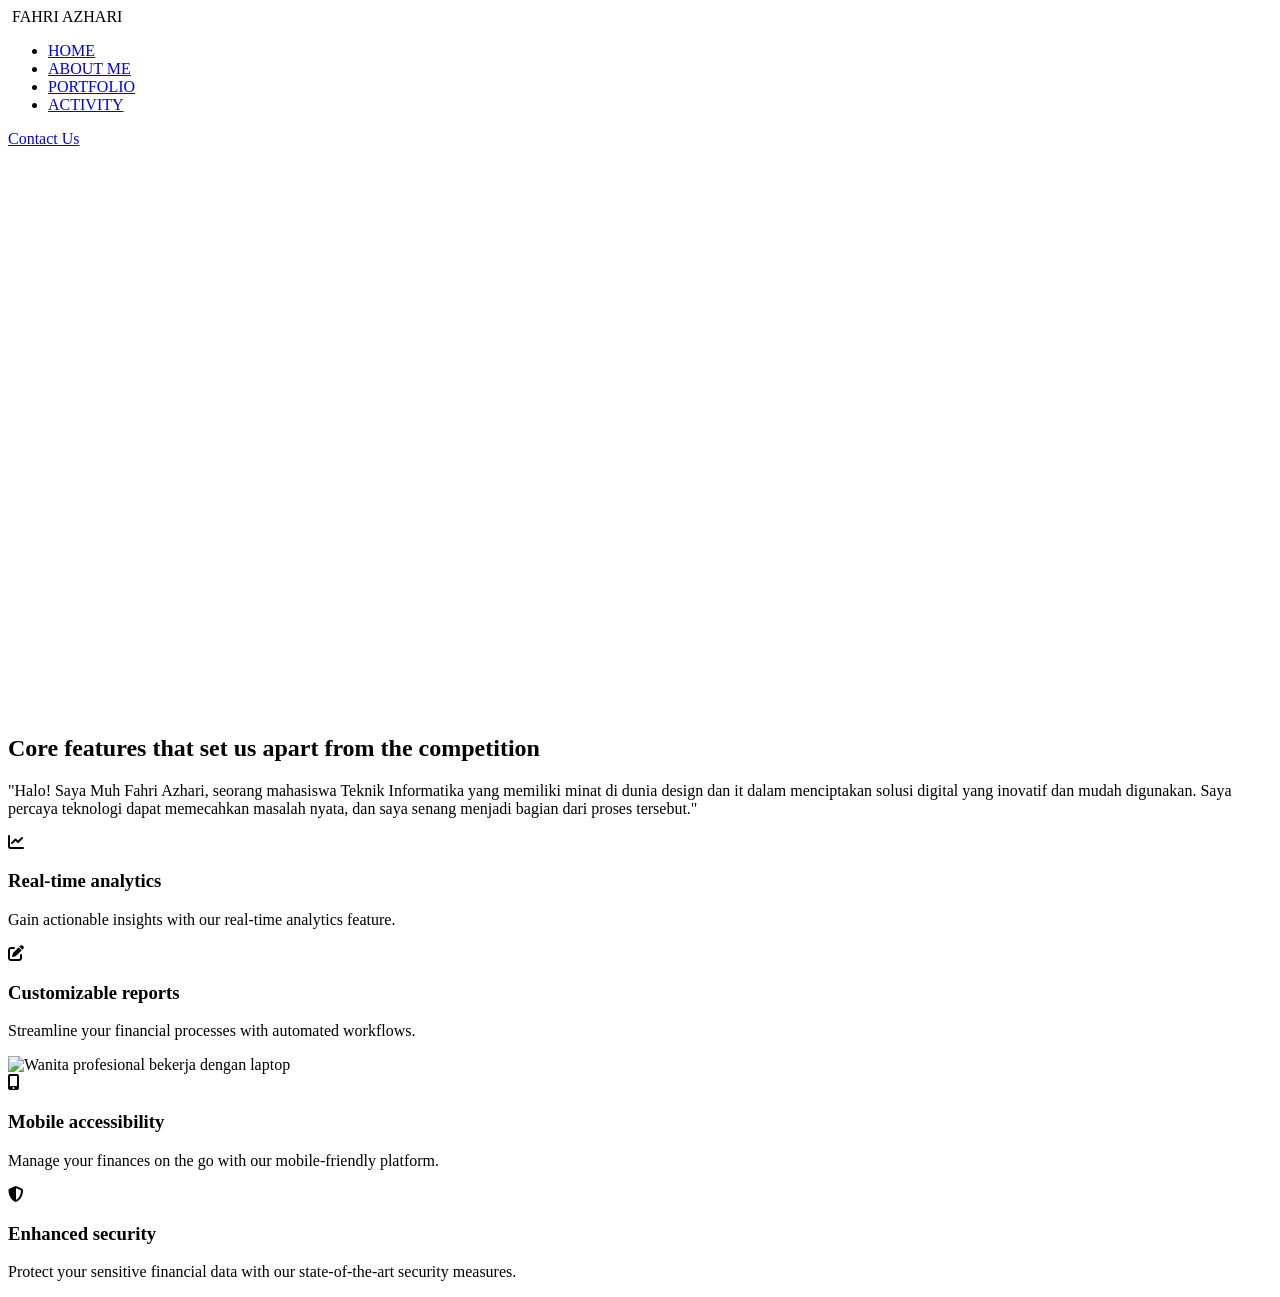
==== index.html @ 36f5b341 "Update index.html" ====
<!DOCTYPE html>
<html lang="en">
  <head>
    <meta charset="UTF-8" />
    <meta name="viewport" content="width=device-width, initial-scale=1.0" />
    <title>Fahri Azhari - Portofolio</title>

    <link rel="stylesheet" href="style.css" />
    <link rel="stylesheet" href="../header.css" />

    <link rel="preconnect" href="https://fonts.googleapis.com" />
    <link rel="preconnect" href="https://fonts.gstatic.com" crossorigin />
      <link rel="stylesheet" href="https://unpkg.com/aos@next/dist/aos.css" />
    <link
      href="https://fonts.googleapis.com/css2?family=Poppins:wght@400;700;900&display=swap"
      rel="stylesheet"
    />

    <link
      rel="stylesheet"
      href="https://cdnjs.cloudflare.com/ajax/libs/font-awesome/6.5.1/css/all.min.css"
    />
  </head>
  <body>
    <header>
      <div class="logo">
        <img
          src="../IMAGE/ICON_DESIGN/Dev_logo.jpg"
          class="icon-dev"
          alt=""
          srcset=""
        />
        <span>FAHRI AZHARI</span>
      </div>
      <nav>
        <ul>
          <li><a href="#">HOME</a></li>
          <li><a href="#">ABOUT ME</a></li>
          <li><a href="#">PORTFOLIO</a></li>
          <li><a href="#">ACTIVITY</a></li>
        </ul>
      </nav>
      <a href="#" class="contact-button">Contact Us</a>
    </header>


<section class="hero-section">
        <div class="hero-text" data-aos="fade-right">
            <span class="greeting">Hello!</span>
            <h1>I'm <span>Fahri,</span><br>Designer & Frontend</h1>

            <div class="testimonial" data-aos="fade-up" data-aos-delay="200">
                <span class="quote-icon">“</span>
                <p>Jenny's exceptional product design ensured our website's success. Highly recommended!</p>
            </div>

            <div class="stat-clients" data-aos="fade-up" data-aos-delay="300">
                <strong>3k+</strong>
                followers
            </div>
        </div>

        <div class="hero-image-container" data-aos="fade-left">
            <div class="background-blob"></div>
            
            <div class="stat-experience">
                <div class="stars">★★★★★</div>
                <strong>20 Years</strong>
                <p>My age</p>
            </div>
            <div class="stat-skill">
                <!-- <div class="star1">Photoshop</div> -->
                <img src="../IMAGE/ICON_DESIGN/./PHOTOSHOP.png" alt="">
            </div>
            <div class="stat-skill1">
                <!-- <div class="stars2">Photoshop</div> -->
                <img src="../IMAGE/ICON_DESIGN/./FIGMA.png" alt="">
            </div>
            <div class="stat-skill2">
                <!-- <div class="stars3">Photoshop</div> -->
                <img src="../IMAGE/ICON_DESIGN/./VSCODE.png" alt="">
            </div>
            
            <img src="../IMAGE/IMAGE_DESIGN/Desain tanpa judul.png" alt="Jenny, Product Designer" class="profile-image">

            <div class="cta-buttons" data-aos="fade-up" data-aos-delay="400">
                <a href="https://sites.google.com/view/fahriazhari/halaman-muka" class="btn-primary">Portfolio ↗</a>
                <a href="#contact" class="btn-secondary">Hire Me</a>
            </div>
        </div>
    </section>


    <footer id="contact" data-aos="fade-up" data-aos-anchor-placement="top-bottom">
      <div class="social-media">
        <a href="https://www.instagram.com/_fahriazhari/" class="social-link">
          <div class="social-icon"><i class="fab fa-instagram"></i></div>
          <span>INSTAGRAM</span>
        </a>
        <a href="https://github.com/Fahriazhari856" class="social-link">
          <div class="social-icon"><i class="fab fa-github"></i></div>
          <span>GITHUB</span>
        </a>
        <a href="#" class="social-link">
          <div class="social-icon"><i class="fab fa-whatsapp"></i></div>
          <span>WHATSAPP</span>
        </a>
        <a href="https://www.linkedin.com/in/muh-fahri-azhari-ptik-a-697428329/" class="social-link">
          <div class="social-icon"><i class="fab fa-linkedin"></i></div>
          <span>LINKEDIN</span>
        </a>
      </div>
    </footer>

    <section class="about-me">
      <h1 data-aos="fade-down">ABOUT ME</h1>


<section class="features-section">
        <div class="container">
            <div class="section-header">
                <h2>Core features that set us apart from the competition</h2>
                <p>"Halo! Saya Muh Fahri Azhari, seorang mahasiswa Teknik Informatika yang memiliki minat di dunia design dan it dalam menciptakan solusi digital yang inovatif dan mudah digunakan. Saya percaya teknologi dapat memecahkan masalah nyata, dan saya senang menjadi bagian dari proses tersebut."</p>
            </div>

            <div class="features-grid">
                <div class="feature-card">
                    <div class="icon-wrapper">
                        <i class="fa-solid fa-chart-line"></i>
                    </div>
                    <h3>Real-time analytics</h3>
                    <p>Gain actionable insights with our real-time analytics feature.</p>
                </div>

                <div class="feature-card">
                    <div class="icon-wrapper">
                        <i class="fa-solid fa-pen-to-square"></i>
                    </div>
                    <h3>Customizable reports</h3>
                    <p>Streamline your financial processes with automated workflows.</p>
                </div>

                <div class="center-image-wrapper">
                    <img src="../IMAGE/IMAGE_DESIGN/1.jpg" alt="Wanita profesional bekerja dengan laptop" class="center-image">
                </div>
                
                <div class="feature-card">
                     <div class="icon-wrapper">
                        <i class="fa-solid fa-mobile-screen-button"></i>
                    </div>
                    <h3>Mobile accessibility</h3>
                    <p>Manage your finances on the go with our mobile-friendly platform.</p>
                </div>

                <div class="feature-card">
                     <div class="icon-wrapper">
                        <i class="fa-solid fa-shield-halved"></i>
                    </div>
                    <h3>Enhanced security</h3>
                    <p>Protect your sensitive financial data with our state-of-the-art security measures.</p>
                </div>
            </div>
        </div>
    </section>



<!-- <PORTOFOLIO PROJECT> -->

  
    <script src="https://unpkg.com/aos@next/dist/aos.js"></script>
    <script src="script.js"></script>
  </body>
</html>
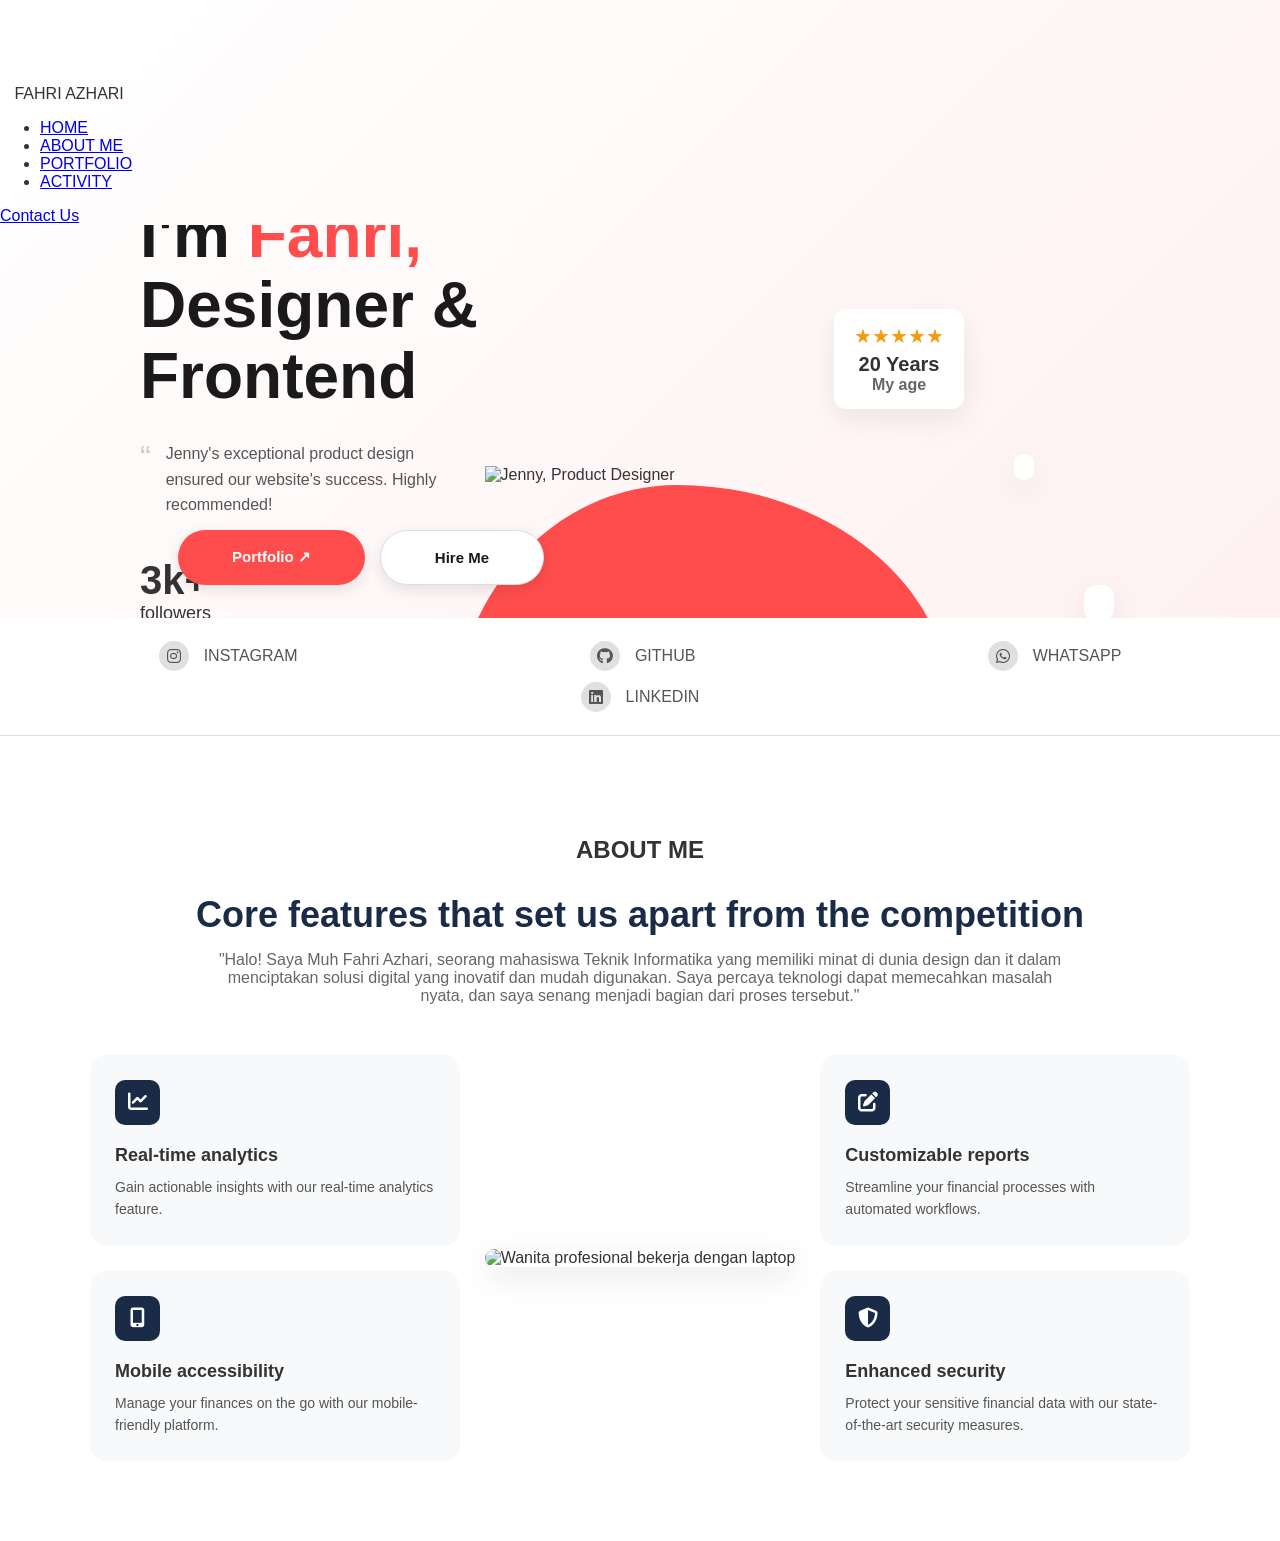
==== commit b0850d34: "Update index.html" ====
--- a/index.html
+++ b/index.html
@@ -1,4 +1,4 @@
-<!DOCTYPE html>
+ <!DOCTYPE html>
 <html lang="en">
   <head>
     <meta charset="UTF-8" />
@@ -162,12 +162,9 @@
             </div>
         </div>
     </section>
-
-
-
+      
 <!-- <PORTOFOLIO PROJECT> -->
 
-  
     <script src="https://unpkg.com/aos@next/dist/aos.js"></script>
     <script src="script.js"></script>
   </body>
--- a/style.css
+++ b/style.css
@@ -0,0 +1,1208 @@
+/* Mengaktifkan smooth scroll untuk seluruh halaman */
+html {
+  scroll-behavior: smooth;
+}
+
+/* Pengaturan Dasar dan Font */
+body {
+  font-family: 'Poppins', sans-serif;
+  margin: 0;
+  /* Mengganti warna solid dengan gradien bergerak */
+  background: linear-gradient(
+    -45deg,
+    #ffffffff,
+    #bdd8ffff,
+    #ffe3e3ff,
+    #ffffffff
+  );
+  background-size: 400% 400%;
+  color: #333;
+  /* Memberi ruang untuk header yang fixed */
+  padding-top: 85px;
+}
+
+/* Animasi untuk gradien latar belakang */
+@keyframes gradientAnimation {
+  0% {
+    background-position: 0% 50%;
+  }
+  50% {
+    background-position: 100% 50%;
+  }
+  100% {
+    background-position: 0% 50%;
+  }
+}
+
+/* --- Main Container --- */
+.hero-section {
+  display: flex;
+  align-items: center;
+  justify-content: center;
+  /* max-width: 1200px; */
+  width: 80%;
+  padding: 0px 147px 0px 140px;
+  gap: 0px;
+  position: relative;
+  overflow: hidden; /* Tetap dipertahankan untuk memotong elemen yang keluar batas */
+}
+
+/* --- Kolom Kiri: Konten Teks --- */
+.hero-text {
+  flex: 1;
+  max-width: 500px;
+  margin-top: -180px;
+}
+
+.greeting {
+  display: inline-block;
+  background-color: #f1f1f1;
+  padding: 8px 16px;
+  border-radius: 20px;
+  font-weight: 600;
+  margin-bottom: 20px;
+}
+
+.hero-text h1 {
+  font-size: 64px;
+  font-weight: 800;
+  color: #1a1a1a;
+  line-height: 1.1;
+  margin: 0 0 30px 0;
+}
+
+.hero-text h1 span {
+  color: #ff4d4d; /* Warna merah/oranye untuk nama */
+}
+
+.testimonial {
+  display: flex;
+  gap: 15px;
+  align-items: flex-start;
+  margin-bottom: 40px;
+}
+
+.testimonial .quote-icon {
+  font-size: 32px;
+  color: #cccccc;
+  line-height: 1;
+}
+
+.testimonial p {
+  margin: 0;
+  font-size: 16px;
+  color: #555;
+  line-height: 1.6;
+  max-width: 300px;
+}
+
+.stat-clients {
+  font-size: 18px;
+  color: #333;
+}
+
+.stat-clients strong {
+  display: block;
+  font-size: 40px;
+  font-weight: 800;
+}
+
+/* --- Kolom Kanan: Gambar --- */
+.hero-image-container {
+  flex: 1;
+  position: relative;
+  display: flex;
+  justify-content: center;
+  align-items: center;
+  min-height: 500px;
+  right: 200px;
+  top: -140px;
+}
+
+.background-blob {
+  position: absolute;
+  width: 500px;
+  height: 500px;
+  background-color: #ff4d4d;
+  border-radius: 45% 55% 60% 40% / 50% 45% 55% 50%;
+  z-index: -11;
+  top: 400px;
+  animation: morph 8s ease-in-out infinite;
+}
+
+/* Animasi untuk blob agar bergerak perlahan */
+@keyframes morph {
+  0% {
+    border-radius: 45% 55% 60% 40% / 50% 45% 55% 50%;
+  }
+  50% {
+    border-radius: 30% 70% 70% 30% / 30% 30% 70% 70%;
+  }
+  100% {
+    border-radius: 45% 55% 60% 40% / 50% 45% 55% 50%;
+  }
+}
+
+.profile-image {
+  width: 435px;
+  /* padding: 0px 0px 0px 0.1px; */
+  top: 140px;
+  height: auto;
+  position: relative;
+  z-index: -8;
+  filter: grayscale(10%);
+  transition: transform 0.3s ease;
+}
+
+.profile-image:hover {
+  transform: scale(1.03);
+}
+
+.stat-experience {
+  position: absolute;
+  top: 224px;
+  right: 0px;
+  background-color: #ffffff;
+  padding: 15px 20px;
+  border-radius: 12px;
+  box-shadow: 0 10px 30px rgba(0, 0, 0, 0.08);
+  text-align: center;
+  z-index: 3;
+}
+.stat-skill {
+  position: absolute;
+  top: 369px;
+  right: -70px;
+  background-color: #ffffff;
+  padding: 4px 10px;
+  border-radius: 9px;
+  box-shadow: 0 10px 30px rgba(0, 0, 0, 0.08);
+  text-align: center;
+  z-index: 3;
+}
+.stat-skill1 {
+  position: absolute;
+  top: 500px;
+  right: -150px;
+  background-color: #ffffff;
+  padding: 9px 15px;
+  border-radius: 12px;
+  box-shadow: 0 10px 30px rgba(0, 0, 0, 0.08);
+  text-align: center;
+  z-index: 3;
+}
+.stat-skill2 {
+  position: absolute;
+  top: 644px;
+  right: -85px;
+  background-color: #ffffff;
+  padding: 15px 20px;
+  border-radius: 12px;
+  box-shadow: 0 10px 30px rgba(0, 0, 0, 0.08);
+  text-align: center;
+  z-index: 3;
+}
+
+.stat-skill img {
+  width: 50px;
+  height: auto;
+  margin-top: 5px;
+}
+.stat-skill1 img {
+  width: 50px;
+  height: auto;
+  margin-top: 5px;
+}
+.stat-skill2 img {
+  width: 50px;
+  height: auto;
+  margin-top: 5px;
+}
+
+.stars {
+  color: #f39c12; /* Warna bintang kuning */
+  font-size: 20px;
+  margin-bottom: 5px;
+}
+.star1 {
+  color: #f39c12; /* Warna bintang kuning */
+  font-size: 15px;
+  margin-bottom: 5px;
+}
+.star2 {
+  color: #f39c12; /* Warna bintang kuning */
+  font-size: 18px;
+  margin-bottom: 5px;
+}
+.star3 {
+  color: #f39c12; /* Warna bintang kuning */
+  font-size: 20px;
+  margin-bottom: 5px;
+}
+
+.stat-experience strong {
+  font-size: 20px;
+  font-weight: 700;
+}
+
+.stat-experience p {
+  margin: 0;
+  color: #666;
+  font-weight: 600;
+}
+
+/* --- Tombol CTA --- */
+.cta-buttons {
+  position: absolute;
+  bottom: 0px;
+  left: -50%;
+  transform: translateX(-50%);
+  display: flex;
+  gap: 15px;
+  z-index: 100;
+}
+
+.cta-buttons a {
+  text-decoration: none;
+  padding: 18px 54px;
+  border-radius: 30px;
+  font-weight: 700;
+  font-size: 15px;
+  transition: all 0.3s ease;
+  display: inline-block;
+  box-shadow: 0 5px 15px rgba(0, 0, 0, 0.1);
+}
+
+.btn-primary {
+  background-color: #ff4d4d;
+  color: white;
+}
+.btn-primary:hover {
+  background-color: #e63939;
+  transform: translateY(-3px);
+}
+
+.btn-primary:active {
+  transform: translateY(0); /* Kembali ke posisi semula saat diklik */
+  box-shadow: 0 2px 5px rgba(0, 0, 0, 0.15);
+}
+
+.btn-secondary {
+  background-color: white;
+  color: #1a1a1a;
+  border: 1px solid #ddd;
+}
+.btn-secondary:hover {
+  background-color: #f5f5f5;
+  transform: translateY(-3px);
+}
+.btn-secondary:active {
+  transform: translateY(0);
+  box-shadow: 0 2px 5px rgba(0, 0, 0, 0.15);
+}
+
+/* --- Desain Responsif --- */
+@media (max-width: 992px) {
+  .hero-section {
+    flex-direction: column;
+    text-align: center;
+  }
+  .hero-text {
+    order: 2; /* Teks berada di bawah gambar */
+    max-width: 100%;
+  }
+  .hero-image-container {
+    order: 1; /* Gambar berada di atas teks */
+    margin-bottom: 20px;
+    width: 100%;
+  }
+  .testimonial {
+    justify-content: center;
+  }
+  .hero-text h1 {
+    font-size: 48px;
+  }
+  .profile-image {
+    width: 300px; /* Perkecil gambar */
+  }
+  .background-blob {
+    width: 350px; /* Perkecil blob */
+    height: 350px;
+  }
+}
+
+@media (max-width: 576px) {
+  .hero-text h1 {
+    font-size: 36px;
+  }
+  .profile-image {
+    width: 250px;
+  }
+  .background-blob {
+    width: 280px;
+    height: 280px;
+  }
+  .cta-buttons {
+    position: static; /* Lepaskan posisi absolut */
+    transform: none;
+    justify-content: center;
+    margin-top: 30px;
+  }
+  .hero-image-container {
+    min-height: auto;
+    margin-bottom: 40px;
+  }
+}
+
+.icon-dev {
+  width: 50px;
+  height: auto;
+  margin-right: 10px;
+}
+
+/* 3. STYLE UNTUK BAGIAN BAWAH (SOCIAL BAR) */
+footer {
+  background-color: white;
+  /* border-top: 1px solid #ddd; */
+  padding: 25px 0;
+  margin-top: -107px;
+  z-index: 100;
+}
+
+.social-media {
+  display: flex;
+  justify-content: space-around; /* Memberi jarak merata */
+  flex-wrap: wrap; /* Izinkan ikon untuk pindah baris di layar kecil */
+  gap: 15px; /* Memberi jarak jika terjadi wrap */
+  padding: 0 20px; /* Memberi padding horizontal */
+}
+
+.social-link {
+  display: flex;
+  align-items: center;
+  text-decoration: none;
+  color: #555;
+  font-weight: 500;
+  /* background: #d2d2d229; */
+  padding: 24px 105px;
+  margin: -26px 0px;
+  border-radius: 5px;
+  z-index: 90;
+  transition: background-color 0.3s ease;
+}
+
+.social-link:hover {
+  background-color: #f0f0f0;
+}
+
+.social-icon {
+  width: 30px;
+  height: 30px;
+  background-color: #e0e0e0;
+  border-radius: 50%; /* Membuat lingkaran sempurna */
+  display: flex;
+  justify-content: center;
+  align-items: center;
+  margin-right: 15px;
+  font-size: 16px;
+}
+
+/* 4. STYLE UNTUK BAGIAN ABOUT ME */
+.about-me {
+  padding: 80px 50px;
+  background-color: #ffffff;
+  text-align: center;
+  border-top: 1px solid #ddd;
+}
+
+/* (Tambahkan media queries untuk responsive di sini jika diperlukan) */
+
+.parent {
+  display: grid;
+  grid-template-columns: repeat(5, 1fr);
+  grid-template-rows: repeat(5, 1fr);
+  gap: 8px;
+}
+
+/* --- CSS UNTUK ANIMASI LATAR BELAKANG --- */
+@keyframes floatUp {
+  0% {
+    transform: translateY(0);
+    opacity: 0;
+  }
+  10% {
+    opacity: 0.4;
+  }
+  25% {
+    opacity: 0.2;
+  }
+  50% {
+    opacity: 1;
+  }
+  75% {
+    opacity: 0.5;
+  }
+  100% {
+    transform: translateY(-100vh);
+    opacity: 0;
+  }
+}
+
+.background-icons {
+  position: absolute;
+  top: 0;
+  left: 0;
+  width: 100%;
+  height: 100%;
+  z-index: -5; /* Posisikan di lapisan paling belakang dari semua konten di dalam 'main' */
+}
+
+.icon-bg {
+  position: absolute;
+  bottom: -150px; /* Mulai dari bawah layar */
+  font-size: 4rem;
+  font-weight: 900;
+  /* Warna gradasi yang modern */
+  background: linear-gradient(
+    45deg,
+    #96beffff,
+    #80d196ff,
+    #dfc372ff,
+    #de5e53ff
+  );
+  -webkit-background-clip: text;
+  -webkit-text-fill-color: transparent;
+  background-clip: text;
+  text-fill-color: transparent;
+  opacity: 0;
+  filter: blur(1.5px); /* Menambahkan efek blur */
+  animation: floatUp 15s infinite linear;
+}
+
+/* Variasi untuk setiap ikon agar terlihat acak */
+.icon-bg:nth-child(1) {
+  left: 10%;
+  animation-delay: 0s;
+  font-size: 3rem;
+}
+.icon-bg:nth-child(2) {
+  left: 25%;
+  animation-delay: 2s;
+  animation-duration: 12s;
+}
+.icon-bg:nth-child(3) {
+  left: 40%;
+  animation-delay: 4s;
+  font-size: 5rem;
+}
+.icon-bg:nth-child(4) {
+  left: 60%;
+  animation-delay: 1s;
+  animation-duration: 18s;
+}
+.icon-bg:nth-child(5) {
+  left: 75%;
+  animation-delay: 5s;
+  font-size: 2.5rem;
+}
+.icon-bg:nth-child(6) {
+  left: 85%;
+  animation-delay: 7s;
+  animation-duration: 10s;
+}
+.icon-bg:nth-child(7) {
+  left: 5%;
+  animation-delay: 8s;
+  font-size: 4.5rem;
+}
+
+
+/* Penempatan manual setiap logo di dalam grid untuk tampilan desktop */
+
+
+/* --- Desain Responsif untuk Mobile --- */
+@media (max-width: 992px) {
+  .testimonial-section {
+    flex-direction: column; /* Mengubah layout menjadi vertikal */
+    padding: 40px;
+    text-align: center;
+  }
+  .testimonial-navigation {
+    justify-content: center; /* Pusatkan navigasi */
+  }
+  .logo-grid {
+    grid-template-columns: repeat(3, 1fr); /* 3 kolom di layar kecil */
+    width: 100%;
+    max-width: none;
+    margin-top: 40px;
+  }
+  /* Reset posisi grid untuk tampilan mobile */
+  .logo-card:nth-child(n) {
+    grid-column: auto;
+    grid-row: auto;
+  }
+}
+
+@media (max-width: 576px) {
+  .main-quote {
+    font-size: 32px;
+  }
+  .logo-grid {
+    grid-template-columns: repeat(2, 1fr); /* 2 kolom di layar sangat kecil */
+  }
+}
+
+.container {
+    max-width: 1100px;
+    margin: 0 auto; /* Otomatis menengahkan kontainer */
+    padding: 0 20px;
+}
+
+/* === HEADER TEKS === */
+.section-header {
+    text-align: center;
+    margin-bottom: 50px;
+}
+
+.section-header h2 {
+    font-size: 36px;
+    font-weight: 600;
+    margin-bottom: 15px;
+    color: #1a2b48; /* Warna biru tua */
+}
+
+.section-header p {
+    font-size: 16px;
+    color: #666;
+    max-width: 860px;
+    margin: 0 auto; /* Menengahkan paragraf */
+}
+
+/* === LAYOUT GRID UTAMA === */
+.features-grid {
+    display: grid;
+    /* Membuat 3 kolom: 1fr (fleksibel), auto (sesuai konten), 1fr (fleksibel) */
+    grid-template-columns: 1fr auto 1fr; 
+    gap: 25px;
+    align-items: center;
+}
+
+/* === GAMBAR DI TENGAH === */
+.center-image-wrapper {
+    /* Menempatkan gambar di kolom ke-2, dan membentang 2 baris */
+    grid-column: 2 / 3;
+    grid-row: 1 / 3;
+    display: flex;
+    justify-content: center;
+    align-items: center;
+}
+
+.center-image {
+    max-width: 320px;
+    width: 100%;
+    border-radius: 20px;
+    box-shadow: 0 10px 30px rgba(0, 0, 0, 0.1);
+}
+
+/* === KARTU FITUR === */
+.feature-card {
+    background-color: #f8f9fa; /* Warna latar belakang abu-abu muda */
+    padding: 25px;
+    border-radius: 16px;
+    text-align: left;
+    transition: transform 0.3s ease, box-shadow 0.3s ease;
+    opacity: 0; /* Awalnya transparan untuk efek animasi */
+    transform: translateY(20px); /* Sedikit turun untuk efek animasi */
+}
+
+.feature-card.visible {
+    opacity: 1;
+    transform: translateY(0);
+}
+
+.feature-card:hover {
+    transform: translateY(-5px);
+    box-shadow: 0 8px 25px rgba(0, 0, 0, 0.08);
+}
+
+.icon-wrapper {
+    background-color: #1a2b48; /* Warna biru tua */
+    color: #fff;
+    width: 45px;
+    height: 45px;
+    border-radius: 10px;
+    display: flex;
+    justify-content: center;
+    align-items: center;
+    font-size: 20px;
+    margin-bottom: 20px;
+}
+
+.feature-card h3 {
+    font-size: 18px;
+    font-weight: 600;
+    margin-top: 0;
+    margin-bottom: 10px;
+}
+
+.feature-card p {
+    font-size: 14px;
+    color: #555;
+    line-height: 1.6;
+    margin: 0;
+}
+
+
+/* === RESPONSIVE DESIGN (UNTUK MOBILE) === */
+@media (max-width: 992px) {
+    .features-grid {
+        /* Ubah menjadi 1 kolom di layar yang lebih kecil */
+        grid-template-columns: 1fr;
+    }
+    
+    .center-image-wrapper {
+        /* Reset posisi grid untuk layout 1 kolom */
+        grid-column: auto;
+        grid-row: auto;
+        /* Pindahkan gambar ke urutan paling atas */
+        order: -1; 
+        margin-bottom: 25px;
+    }
+    
+    .feature-card {
+        text-align: center;
+    }
+
+    .icon-wrapper {
+        margin-left: auto;
+        margin-right: auto;
+    }
+}
+
+@media (max-width: 576px) {
+    .section-header h2 {
+        font-size: 28px;
+    }
+}
+
+
+
+
+
+
+
+
+
+/* <!-- <PORTOFOLIO PROJECT> --> */
+            align-items: center;
+            justify-content: center;
+            background: linear-gradient(145deg, #3498db, #2980b9);
+            color: white;
+            font-size: 24px;
+            font-weight: bold;
+            border-radius: 8px;
+            cursor: pointer;
+            transition: all 0.3s ease;
+            user-select: none;
+            box-shadow: 0 4px 8px rgba(0,0,0,0.2);
+        }
+
+        .Tile:hover {
+            transform: scale(1.05);
+            box-shadow: 0 6px 12px rgba(0,0,0,0.3);
+        }
+
+        .Tile.movable {
+            background: linear-gradient(145deg, #e74c3c, #c0392b);
+            animation: pulse 1s infinite;
+        }
+
+        @keyframes pulse {
+            0%, 100% { transform: scale(1); }
+            50% { transform: scale(1.02); }
+        }
+
+        .EmptyTile {
+            background: transparent !important;
+            box-shadow: none !important;
+            cursor: default !important;
+        }
+
+        .moves {
+            font-size: 18px;
+            margin: 20px 0;
+            font-weight: bold;
+            color: #333;
+        }
+
+        button {
+            background: linear-gradient(145deg, #2ecc71, #27ae60);
+            color: white;
+            border: none;
+            padding: 12px 24px;
+            margin: 0 10px;
+            border-radius: 25px;
+            font-size: 16px;
+            font-weight: bold;
+            cursor: pointer;
+            transition: all 0.3s ease;
+            box-shadow: 0 4px 8px rgba(0,0,0,0.2);
+        }
+
+        button:hover {
+            transform: translateY(-2px);
+            box-shadow: 0 6px 12px rgba(0,0,0,0.3);
+        }
+
+        button:active {
+            transform: translateY(0);
+        }
+
+        #solveit {
+            background: linear-gradient(145deg, #f39c12, #e67e22);
+        }
+
+        figcaption {
+            margin-top: 20px;
+            font-size: 20px;
+            color: #333;
+            font-weight: bold;
+        }
+
+        .success-message {
+            background: linear-gradient(145deg, #2ecc71, #27ae60);
+            color: white;
+            padding: 15px;
+            border-radius: 10px;
+            margin: -40px 0;
+            font-size: 18px;
+            font-weight: bold;
+            opacity: 0;
+            transform: translateY(-20px);
+            transition: all 0.5s ease;
+}
+
+        .success-message.show {
+            opacity: 1;
+            transform: translateY(0);
+        }
+
+        .header {
+            text-align: center;
+            margin-bottom: 20px;
+        }
+
+        .header h1 {
+            color: #333;
+            margin: 0;
+            font-size: 2.5em;
+            text-shadow: 2px 2px 4px rgba(0,0,0,0.1);
+        }
+
+        .header p {
+            color: #666;
+            margin: 10px 0;
+            font-size: 1.1em;
+        }
+
+        .tracking-table {
+            margin: 20px 0;
+            background: white;
+            border-radius: 10px;
+            overflow: hidden;
+            box-shadow: 0 4px 8px rgba(0,0,0,0.1);
+            max-height: 300px;
+            overflow-y: auto;
+        }
+
+        .tracking-table table {
+            width: 100%;
+            border-collapse: collapse;
+            font-size: 14px;
+        }
+
+        .tracking-table th {
+            background: linear-gradient(145deg, #f39c12, #e67e22);
+            color: white;
+            padding: 12px 8px;
+            text-align: center;
+            font-weight: bold;
+            position: sticky;
+            top: 0;
+            z-index: 10;
+        }
+
+        .tracking-table td {
+            padding: 8px;
+            text-align: center;
+            border-bottom: 1px solid #eee;
+            font-family: monospace;
+            font-size: 12px;
+        }
+
+        .tracking-table tr:nth-child(even) {
+            background-color: #f9f9f9;
+        }
+
+        .tracking-table tr:hover {
+            background-color: #e3f2fd;
+        }
+
+        .state-display {
+            font-weight: bold;
+            color: #2c3e50;
+        }
+
+        .rule-display {
+            font-weight: bold;
+            color: #e74c3c;
+            font-size: 16px;
+        }
+
+        .goal-reached {
+            background: linear-gradient(145deg, #2ecc71, #27ae60) !important;
+            color: white !important;
+        }
+
+        .goal-reached td {
+            color: white !important;
+            font-weight: bold;
+        }
+
+        .table-container {
+            max-width: 600px;
+            margin: 0 auto;
+        }
+
+        .assignment-section {
+            background: #f8f9fa;
+            border-radius: 10px;
+            padding: 20px;
+            margin: 20px 0;
+            border-left: 4px solid #3498db;
+        }
+
+        .assignment-section h3 {
+            color: #2c3e50;
+            margin: 0 0 15px 0;
+            font-size: 1.4em;
+        }
+
+        .assignment-steps {
+            list-style: none;
+            padding: 0;
+            margin: 0;
+        }
+
+        .solution-table {
+  margin: 20px auto;
+  width: 90%;
+  max-width: 800px;
+  border-collapse: collapse;
+  font-family: Arial, sans-serif;
+  font-size: 14px;
+  box-shadow: 0 3px 6px rgba(0,0,0,0.1);
+}
+
+.solution-header {
+  font-size: 18px;
+  font-weight: bold;
+  margin-bottom: 10px;
+  color: #333;
+}
+
+#solutionTable {
+  width: 100%;
+  border-collapse: collapse;
+}
+
+#solutionTable th {
+  background: #f57c00; /* oranye */
+  color: white;
+  padding: 12px;
+  text-align: center;
+}
+
+#solutionTable td {
+  border: 1px solid #ddd;
+  padding: 10px;
+  text-align: center;
+}
+
+#solutionTable tr:nth-child(even) {
+  background: #f9f9f9;
+}
+
+#solutionTable tr.start {
+  background: #ffe0b2;
+  font-weight: bold;
+}
+
+#solutionTable tr.goal {
+  background: #81c784;
+  color: white;
+  font-weight: bold;
+}
+
+
+        .assignment-steps li {
+            background: white;
+            margin: 10px 0;
+            padding: 15px;
+            border-radius: 8px;
+            border-left: 3px solid #e74c3c;
+            box-shadow: 0 2px 4px rgba(0,0,0,0.1);
+        }
+
+        .step-number {
+            font-weight: bold;
+            color: #e74c3c;
+        }
+
+        .state-info {
+            background: #ecf0f1;
+            padding: 10px;
+            border-radius: 5px;
+            margin: 10px 0;
+            font-family: monospace;
+            font-size: 14px;
+        }
+
+        .state-info strong {
+            color: #2c3e50;
+        }
+
+        .rules-info {
+            background: #fff3cd;
+            border: 1px solid #ffeaa7;
+            padding: 15px;
+            border-radius: 8px;
+            margin: 15px 0;
+        }
+
+        .rules-info h4 {
+            color: #856404;
+            margin: 0 0 10px 0;
+        }
+
+        .rules-list {
+            margin: 10px 0;
+            padding-left: 20px;
+        }
+
+        .rules-list li {
+            margin: 5px 0;
+            color: #856404;
+        }
+
+        .solution-preview {
+            background: #d1ecf1;
+            border: 1px solid #bee5eb;
+            padding: 15px;
+            border-radius: 8px;
+            margin: 15px 0;
+        }
+
+        .solution-preview h4 {
+            color: #0c5460;
+            margin: 0 0 10px 0;
+        }
+
+        .solution-steps {
+            font-family: monospace;
+            font-size: 12px;
+            line-height: 1.4;
+            color: #0c5460;
+        }
+
+ /* Responsive Design */
+        @media screen and (max-width: 768px) {
+            body {
+                padding: 10px;
+                align-items: flex-start;
+            }
+
+            .SlidingPuzzleFigure {
+                width: 100%;
+                max-width: 100%;
+                padding: 15px;
+                margin: 10px 0;
+            }
+
+            .header h1 {
+                font-size: 1.8em;
+            }
+
+            .header p {
+                font-size: 1em;
+            }
+
+            .SlidingPuzzle {
+                width: 250px;
+                height: 250px;
+                margin: 15px auto;
+            }
+
+            .Tile {
+                font-size: 20px;
+            }
+
+            .tracking-tables {
+                flex-direction: column;
+                gap: 15px;
+            }
+
+            .tracking-table, .rules-table {
+                min-width: 100%;
+                max-height: 200px;
+            }
+
+            .solution-table {
+                min-width: 100%;
+                max-height: 250px;
+                padding-top: 51px;
+            }
+
+            .tracking-table th, .rules-table th, .solution-table th {
+                padding: 8px 4px;
+                font-size: 12px;
+            }
+
+            .tracking-table td, .rules-table td {
+                padding: 6px 4px;
+                font-size: 10px;
+            }
+
+            .solution-table td {
+                padding: 8px 4px;
+                font-size: 11px;
+            }
+
+            .rules-table td:last-child {
+                font-size: 11px;
+            }
+
+            .assignment-section {
+                padding: 5px;
+                padding-top: 10px;
+                margin: 105px 0;
+            }
+
+            .assignment-steps li {
+                padding: 12px;
+                margin: 8px 0;
+            }
+
+            .state-info {
+                padding: 8px;
+                font-size: 12px;
+            }
+
+            .state-info pre {
+                font-size: 10px;
+                overflow-x: auto;
+            }
+
+            button {
+                padding: 10px 16px;
+                margin: 5px;
+                font-size: 14px;
+                display: block;
+                width: calc(50% - 10px);
+                margin: 5px auto;
+            }
+
+            .moves {
+                font-size: 16px;
+                margin: 15px 0;
+            }
+        }
+
+        @media screen and (max-width: 480px) {
+            .SlidingPuzzle {
+                width: 200px;
+                height: 200px;
+            }
+
+            .Tile {
+                font-size: 18px;
+            }
+
+            .header h1 {
+                font-size: 1.5em;
+            }
+
+            .solution-table td {
+                font-size: 9px;
+                padding: 6px 2px;
+            }
+
+            .tracking-table td, .rules-table td {
+                font-size: 7px;
+                padding: 4px 2px;
+            }
+
+            .rules-table td:last-child {
+                font-size: 10px;
+                text-align: left;
+            }
+
+            button {
+                width: 90%;
+                margin: 8px auto;
+            }
+
+            .assignment-section h3 {
+                font-size: 1.2em;
+            }
+
+            .state-info pre {
+                font-size: 8px;
+            }
+        }
+
+        /* Landscape orientation for tablets */
+        @media screen and (max-width: 1024px) and (orientation: landscape) {
+            .tracking-tables {
+                flex-direction: row;
+            }
+
+            .tracking-table, .rules-table {
+                min-width: 45%;
+            }
+
+            .solution-table {
+                min-width: 90%;
+            }
+        }
+
+        /* Large screens optimization */
+        @media screen and (min-width: 1200px) {
+            .SlidingPuzzleFigure {
+                max-width: 1000px;
+            }
+
+            .tracking-tables {
+                justify-content: space-between;
+            }
+
+            .tracking-table, .rules-table {
+                max-width: 102%;
+            }
+
+            .solution-table {
+                max-width: 90%;
+            }
+
+            .SlidingPuzzle {
+                width: 350px;
+                height: 350px;
+            }
+
+            .Tile {
+                font-size: 28px;
+            }
+        }
+
+    </style>
+
